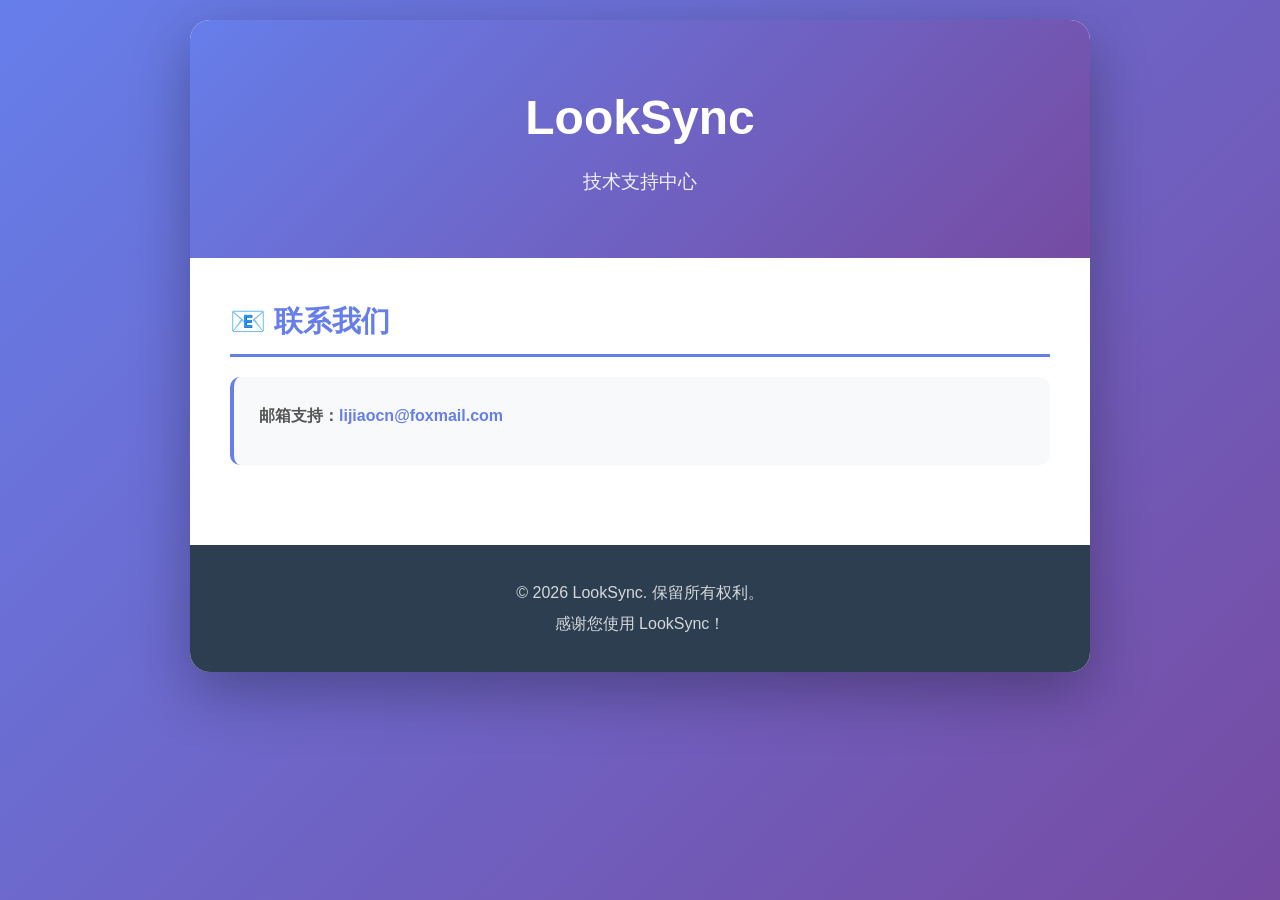
==== support.html @ 9f706b00 "M" ====
<!DOCTYPE html>
<html lang="zh-CN">
<head>
    <meta charset="UTF-8">
    <meta name="viewport" content="width=device-width, initial-scale=1.0">
    <title>LookSync - 技术支持</title>
    <style>
        * {
            margin: 0;
            padding: 0;
            box-sizing: border-box;
        }

        body {
            font-family: -apple-system, BlinkMacSystemFont, 'Segoe UI', 'PingFang SC', 'Hiragino Sans GB', 'Microsoft YaHei', sans-serif;
            line-height: 1.6;
            color: #333;
            background: linear-gradient(135deg, #667eea 0%, #764ba2 100%);
            min-height: 100vh;
            padding: 20px;
        }

        .container {
            max-width: 900px;
            margin: 0 auto;
            background: white;
            border-radius: 20px;
            box-shadow: 0 20px 60px rgba(0, 0, 0, 0.3);
            overflow: hidden;
        }

        .header {
            background: linear-gradient(135deg, #667eea 0%, #764ba2 100%);
            color: white;
            padding: 60px 40px;
            text-align: center;
        }

        .header h1 {
            font-size: 3em;
            margin-bottom: 10px;
            font-weight: 700;
        }

        .header p {
            font-size: 1.2em;
            opacity: 0.9;
        }

        .content {
            padding: 40px;
        }

        .section {
            margin-bottom: 40px;
        }

        .section h2 {
            color: #667eea;
            font-size: 1.8em;
            margin-bottom: 20px;
            padding-bottom: 10px;
            border-bottom: 3px solid #667eea;
        }

        .section h3 {
            color: #764ba2;
            font-size: 1.3em;
            margin-top: 25px;
            margin-bottom: 15px;
        }

        .section p {
            margin-bottom: 15px;
            color: #555;
            line-height: 1.8;
        }

        .section ul {
            margin-left: 20px;
            margin-bottom: 15px;
        }

        .section li {
            margin-bottom: 10px;
            color: #555;
            line-height: 1.8;
        }

        .contact-info {
            background: #f8f9fa;
            padding: 25px;
            border-radius: 10px;
            border-left: 4px solid #667eea;
        }

        .contact-info p {
            margin-bottom: 10px;
        }

        .contact-info a {
            color: #667eea;
            text-decoration: none;
            font-weight: 600;
        }

        .contact-info a:hover {
            text-decoration: underline;
        }

        .faq-item {
            background: #f8f9fa;
            padding: 20px;
            border-radius: 10px;
            margin-bottom: 15px;
            border-left: 4px solid #764ba2;
        }

        .faq-item h4 {
            color: #764ba2;
            margin-bottom: 10px;
            font-size: 1.1em;
        }

        .faq-item p {
            color: #666;
            margin: 0;
        }

        .app-info {
            display: flex;
            align-items: center;
            gap: 20px;
            background: #f8f9fa;
            padding: 25px;
            border-radius: 10px;
            margin-bottom: 30px;
        }

        .app-icon {
            width: 80px;
            height: 80px;
            background: linear-gradient(135deg, #667eea 0%, #764ba2 100%);
            border-radius: 18px;
            display: flex;
            align-items: center;
            justify-content: center;
            color: white;
            font-size: 2em;
            font-weight: bold;
            flex-shrink: 0;
        }

        .app-details {
            flex: 1;
        }

        .app-details h3 {
            margin-top: 0;
            color: #333;
        }

        .footer {
            background: #2c3e50;
            color: white;
            text-align: center;
            padding: 30px;
        }

        .footer p {
            margin: 5px 0;
            opacity: 0.8;
        }

        @media (max-width: 768px) {
            .header h1 {
                font-size: 2em;
            }

            .header p {
                font-size: 1em;
            }

            .content {
                padding: 25px;
            }

            .app-info {
                flex-direction: column;
                text-align: center;
            }
        }

        .badge {
            display: inline-block;
            background: #667eea;
            color: white;
            padding: 5px 12px;
            border-radius: 20px;
            font-size: 0.85em;
            margin-left: 10px;
        }
    </style>
</head>
<body>
    <div class="container">
        <div class="header">
            <h1>LookSync</h1>
            <p>技术支持中心</p>
        </div>

        <div class="content">
            <div class="section">
                <h2>📧 联系我们</h2>
                <div class="contact-info">
                    <p><strong>邮箱支持：</strong><a href="mailto:lijiaocn@foxmail.com">lijiaocn@foxmail.com</a></p>
                </div>
            </div>
        </div>

        <div class="footer">
            <p>&copy; 2026 LookSync. 保留所有权利。</p>
            <p>感谢您使用 LookSync！</p>
        </div>
    </div>
</body>
</html>
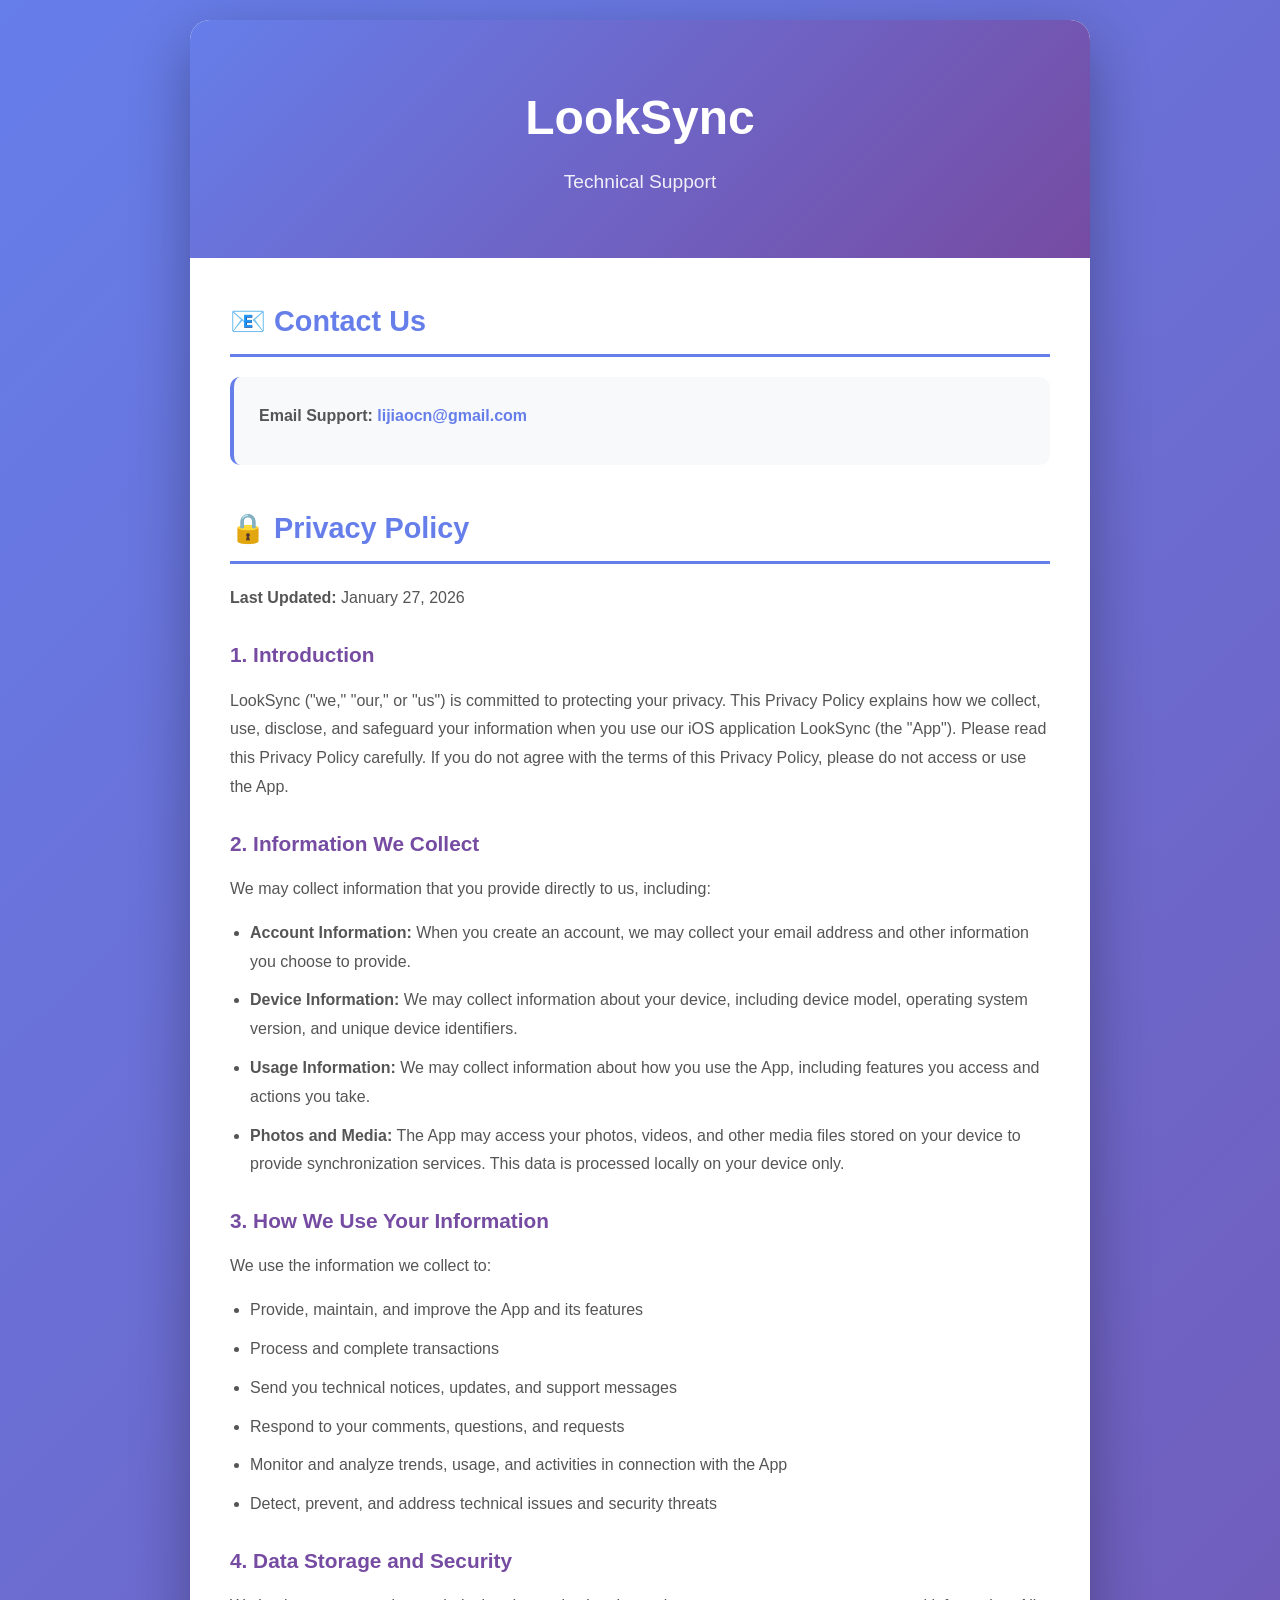
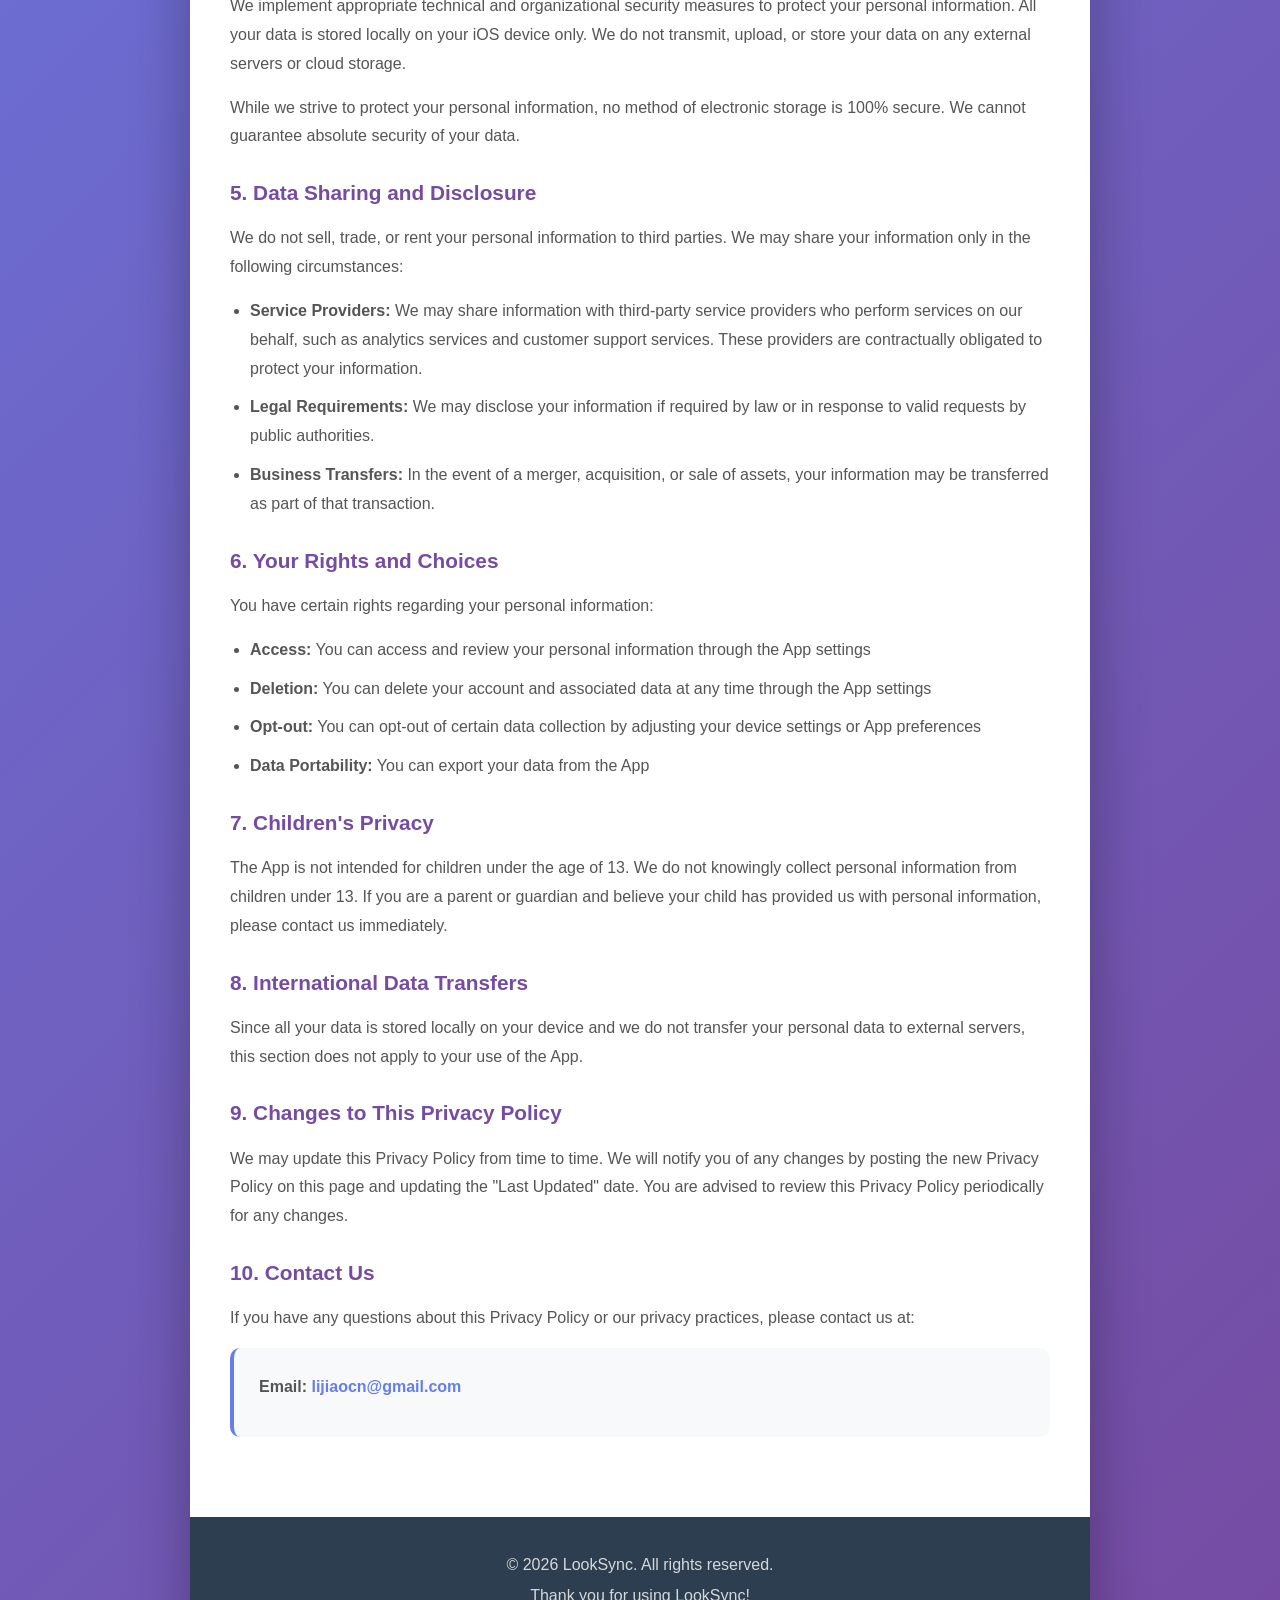
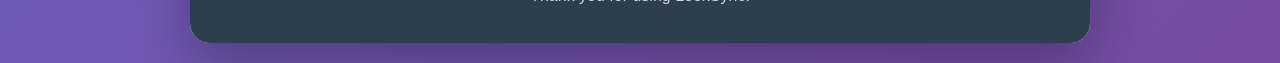
==== commit 2fee80fb: "m" ====
--- a/support.html
+++ b/support.html
@@ -1,9 +1,9 @@
 <!DOCTYPE html>
-<html lang="zh-CN">
+<html lang="en">
 <head>
     <meta charset="UTF-8">
     <meta name="viewport" content="width=device-width, initial-scale=1.0">
-    <title>LookSync - 技术支持</title>
+    <title>LookSync - Technical Support</title>
     <style>
         * {
             margin: 0;
@@ -12,7 +12,7 @@
         }
 
         body {
-            font-family: -apple-system, BlinkMacSystemFont, 'Segoe UI', 'PingFang SC', 'Hiragino Sans GB', 'Microsoft YaHei', sans-serif;
+            font-family: -apple-system, BlinkMacSystemFont, 'Segoe UI', 'Roboto', 'Helvetica Neue', Arial, sans-serif;
             line-height: 1.6;
             color: #333;
             background: linear-gradient(135deg, #667eea 0%, #764ba2 100%);
@@ -206,21 +206,86 @@
     <div class="container">
         <div class="header">
             <h1>LookSync</h1>
-            <p>技术支持中心</p>
+            <p>Technical Support</p>
         </div>
 
         <div class="content">
             <div class="section">
-                <h2>📧 联系我们</h2>
+                <h2>📧 Contact Us</h2>
                 <div class="contact-info">
-                    <p><strong>邮箱支持：</strong><a href="mailto:lijiaocn@foxmail.com">lijiaocn@foxmail.com</a></p>
+                    <p><strong>Email Support:</strong> <a href="mailto:lijiaocn@gmail.com">lijiaocn@gmail.com</a></p>
+                </div>
+            </div>
+
+            <div class="section">
+                <h2>🔒 Privacy Policy</h2>
+                
+                <p><strong>Last Updated:</strong> January 27, 2026</p>
+                
+                <h3>1. Introduction</h3>
+                <p>LookSync ("we," "our," or "us") is committed to protecting your privacy. This Privacy Policy explains how we collect, use, disclose, and safeguard your information when you use our iOS application LookSync (the "App"). Please read this Privacy Policy carefully. If you do not agree with the terms of this Privacy Policy, please do not access or use the App.</p>
+                
+                <h3>2. Information We Collect</h3>
+                <p>We may collect information that you provide directly to us, including:</p>
+                <ul>
+                    <li><strong>Account Information:</strong> When you create an account, we may collect your email address and other information you choose to provide.</li>
+                    <li><strong>Device Information:</strong> We may collect information about your device, including device model, operating system version, and unique device identifiers.</li>
+                    <li><strong>Usage Information:</strong> We may collect information about how you use the App, including features you access and actions you take.</li>
+                    <li><strong>Photos and Media:</strong> The App may access your photos, videos, and other media files stored on your device to provide synchronization services. This data is processed locally on your device only.</li>
+                </ul>
+                
+                <h3>3. How We Use Your Information</h3>
+                <p>We use the information we collect to:</p>
+                <ul>
+                    <li>Provide, maintain, and improve the App and its features</li>
+                    <li>Process and complete transactions</li>
+                    <li>Send you technical notices, updates, and support messages</li>
+                    <li>Respond to your comments, questions, and requests</li>
+                    <li>Monitor and analyze trends, usage, and activities in connection with the App</li>
+                    <li>Detect, prevent, and address technical issues and security threats</li>
+                </ul>
+                
+                <h3>4. Data Storage and Security</h3>
+                <p>We implement appropriate technical and organizational security measures to protect your personal information. All your data is stored locally on your iOS device only. We do not transmit, upload, or store your data on any external servers or cloud storage.</p>
+                <p>While we strive to protect your personal information, no method of electronic storage is 100% secure. We cannot guarantee absolute security of your data.</p>
+                
+                <h3>5. Data Sharing and Disclosure</h3>
+                <p>We do not sell, trade, or rent your personal information to third parties. We may share your information only in the following circumstances:</p>
+                <ul>
+                    <li><strong>Service Providers:</strong> We may share information with third-party service providers who perform services on our behalf, such as analytics services and customer support services. These providers are contractually obligated to protect your information.</li>
+                    <li><strong>Legal Requirements:</strong> We may disclose your information if required by law or in response to valid requests by public authorities.</li>
+                    <li><strong>Business Transfers:</strong> In the event of a merger, acquisition, or sale of assets, your information may be transferred as part of that transaction.</li>
+                </ul>
+                
+                <h3>6. Your Rights and Choices</h3>
+                <p>You have certain rights regarding your personal information:</p>
+                <ul>
+                    <li><strong>Access:</strong> You can access and review your personal information through the App settings</li>
+                    <li><strong>Deletion:</strong> You can delete your account and associated data at any time through the App settings</li>
+                    <li><strong>Opt-out:</strong> You can opt-out of certain data collection by adjusting your device settings or App preferences</li>
+                    <li><strong>Data Portability:</strong> You can export your data from the App</li>
+                </ul>
+                
+                <h3>7. Children's Privacy</h3>
+                <p>The App is not intended for children under the age of 13. We do not knowingly collect personal information from children under 13. If you are a parent or guardian and believe your child has provided us with personal information, please contact us immediately.</p>
+                
+                <h3>8. International Data Transfers</h3>
+                <p>Since all your data is stored locally on your device and we do not transfer your personal data to external servers, this section does not apply to your use of the App.</p>
+                
+                <h3>9. Changes to This Privacy Policy</h3>
+                <p>We may update this Privacy Policy from time to time. We will notify you of any changes by posting the new Privacy Policy on this page and updating the "Last Updated" date. You are advised to review this Privacy Policy periodically for any changes.</p>
+                
+                <h3>10. Contact Us</h3>
+                <p>If you have any questions about this Privacy Policy or our privacy practices, please contact us at:</p>
+                <div class="contact-info">
+                    <p><strong>Email:</strong> <a href="mailto:lijiaocn@gmail.com">lijiaocn@gmail.com</a></p>
                 </div>
             </div>
         </div>
 
         <div class="footer">
-            <p>&copy; 2026 LookSync. 保留所有权利。</p>
-            <p>感谢您使用 LookSync！</p>
+            <p>&copy; 2026 LookSync. All rights reserved.</p>
+            <p>Thank you for using LookSync!</p>
         </div>
     </div>
 </body>
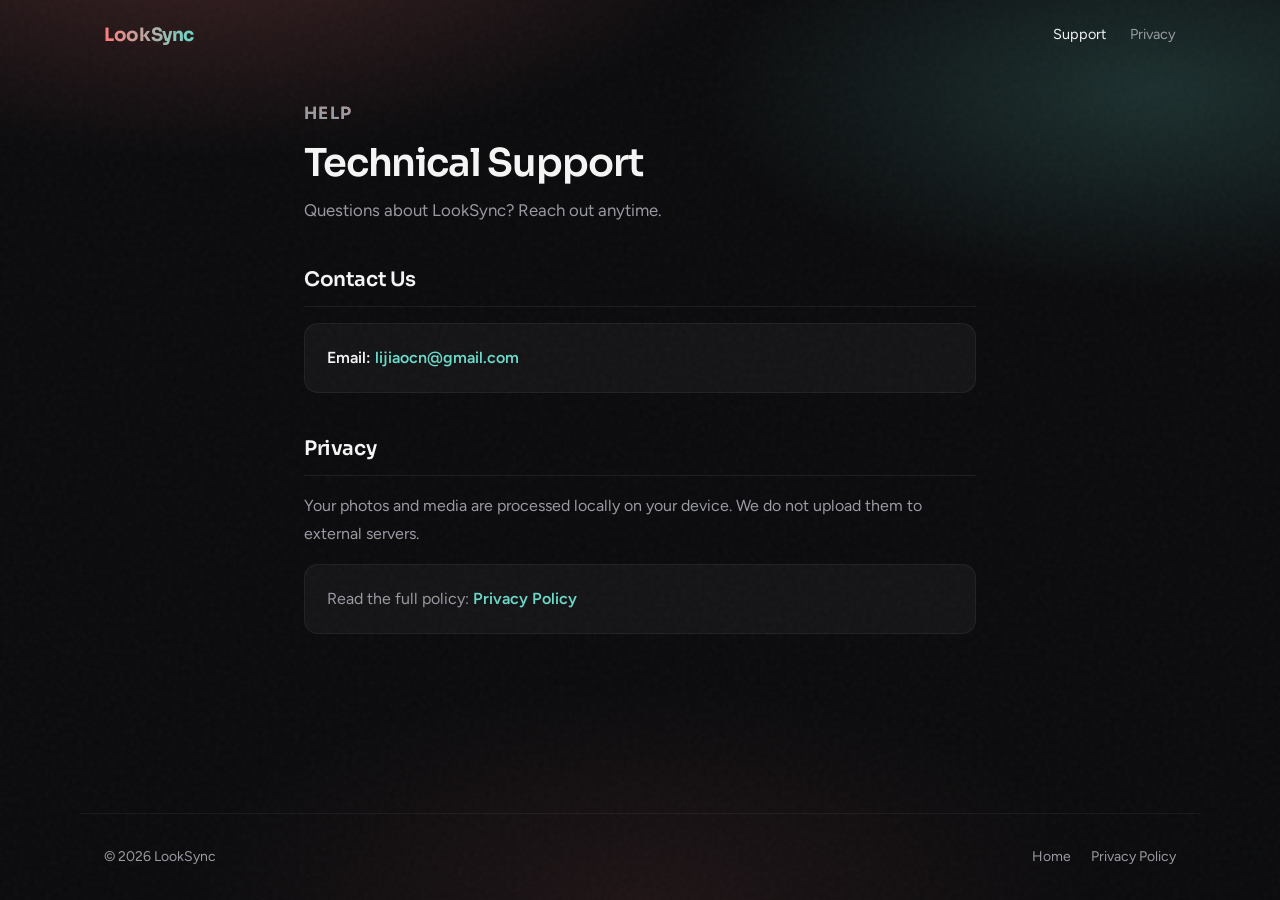
==== commit b088e20c: "Add LookSync app landing page with unified site style. Ship the download homepage, a dedicated priva" ====
--- a/support.html
+++ b/support.html
@@ -3,290 +3,56 @@
 <head>
     <meta charset="UTF-8">
     <meta name="viewport" content="width=device-width, initial-scale=1.0">
-    <title>LookSync - Technical Support</title>
-    <style>
-        * {
-            margin: 0;
-            padding: 0;
-            box-sizing: border-box;
-        }
-
-        body {
-            font-family: -apple-system, BlinkMacSystemFont, 'Segoe UI', 'Roboto', 'Helvetica Neue', Arial, sans-serif;
-            line-height: 1.6;
-            color: #333;
-            background: linear-gradient(135deg, #667eea 0%, #764ba2 100%);
-            min-height: 100vh;
-            padding: 20px;
-        }
-
-        .container {
-            max-width: 900px;
-            margin: 0 auto;
-            background: white;
-            border-radius: 20px;
-            box-shadow: 0 20px 60px rgba(0, 0, 0, 0.3);
-            overflow: hidden;
-        }
-
-        .header {
-            background: linear-gradient(135deg, #667eea 0%, #764ba2 100%);
-            color: white;
-            padding: 60px 40px;
-            text-align: center;
-        }
-
-        .header h1 {
-            font-size: 3em;
-            margin-bottom: 10px;
-            font-weight: 700;
-        }
-
-        .header p {
-            font-size: 1.2em;
-            opacity: 0.9;
-        }
-
-        .content {
-            padding: 40px;
-        }
-
-        .section {
-            margin-bottom: 40px;
-        }
-
-        .section h2 {
-            color: #667eea;
-            font-size: 1.8em;
-            margin-bottom: 20px;
-            padding-bottom: 10px;
-            border-bottom: 3px solid #667eea;
-        }
-
-        .section h3 {
-            color: #764ba2;
-            font-size: 1.3em;
-            margin-top: 25px;
-            margin-bottom: 15px;
-        }
-
-        .section p {
-            margin-bottom: 15px;
-            color: #555;
-            line-height: 1.8;
-        }
-
-        .section ul {
-            margin-left: 20px;
-            margin-bottom: 15px;
-        }
-
-        .section li {
-            margin-bottom: 10px;
-            color: #555;
-            line-height: 1.8;
-        }
-
-        .contact-info {
-            background: #f8f9fa;
-            padding: 25px;
-            border-radius: 10px;
-            border-left: 4px solid #667eea;
-        }
-
-        .contact-info p {
-            margin-bottom: 10px;
-        }
-
-        .contact-info a {
-            color: #667eea;
-            text-decoration: none;
-            font-weight: 600;
-        }
-
-        .contact-info a:hover {
-            text-decoration: underline;
-        }
-
-        .faq-item {
-            background: #f8f9fa;
-            padding: 20px;
-            border-radius: 10px;
-            margin-bottom: 15px;
-            border-left: 4px solid #764ba2;
-        }
-
-        .faq-item h4 {
-            color: #764ba2;
-            margin-bottom: 10px;
-            font-size: 1.1em;
-        }
-
-        .faq-item p {
-            color: #666;
-            margin: 0;
-        }
-
-        .app-info {
-            display: flex;
-            align-items: center;
-            gap: 20px;
-            background: #f8f9fa;
-            padding: 25px;
-            border-radius: 10px;
-            margin-bottom: 30px;
-        }
-
-        .app-icon {
-            width: 80px;
-            height: 80px;
-            background: linear-gradient(135deg, #667eea 0%, #764ba2 100%);
-            border-radius: 18px;
-            display: flex;
-            align-items: center;
-            justify-content: center;
-            color: white;
-            font-size: 2em;
-            font-weight: bold;
-            flex-shrink: 0;
-        }
-
-        .app-details {
-            flex: 1;
-        }
-
-        .app-details h3 {
-            margin-top: 0;
-            color: #333;
-        }
-
-        .footer {
-            background: #2c3e50;
-            color: white;
-            text-align: center;
-            padding: 30px;
-        }
-
-        .footer p {
-            margin: 5px 0;
-            opacity: 0.8;
-        }
-
-        @media (max-width: 768px) {
-            .header h1 {
-                font-size: 2em;
-            }
-
-            .header p {
-                font-size: 1em;
-            }
-
-            .content {
-                padding: 25px;
-            }
-
-            .app-info {
-                flex-direction: column;
-                text-align: center;
-            }
-        }
-
-        .badge {
-            display: inline-block;
-            background: #667eea;
-            color: white;
-            padding: 5px 12px;
-            border-radius: 20px;
-            font-size: 0.85em;
-            margin-left: 10px;
-        }
-    </style>
+    <title>LookSync — Support</title>
+    <meta name="description" content="Get help with LookSync. Contact support and find privacy information.">
+    <link rel="preconnect" href="https://fonts.googleapis.com">
+    <link rel="preconnect" href="https://fonts.gstatic.com" crossorigin>
+    <link href="https://fonts.googleapis.com/css2?family=Figtree:wght@400;500;600&family=Sora:wght@500;600;700&display=swap" rel="stylesheet">
+    <link rel="stylesheet" href="assets/site.css">
 </head>
 <body>
-    <div class="container">
-        <div class="header">
-            <h1>LookSync</h1>
-            <p>Technical Support</p>
-        </div>
+    <div class="atmosphere" aria-hidden="true"></div>
+    <div class="noise" aria-hidden="true"></div>
 
-        <div class="content">
-            <div class="section">
-                <h2>📧 Contact Us</h2>
-                <div class="contact-info">
-                    <p><strong>Email Support:</strong> <a href="mailto:lijiaocn@gmail.com">lijiaocn@gmail.com</a></p>
-                </div>
+    <div class="page">
+        <nav class="nav">
+            <a href="index.html" class="nav-brand">LookSync</a>
+            <div class="nav-links">
+                <a href="support.html" aria-current="page">Support</a>
+                <a href="privacy.html">Privacy</a>
             </div>
+        </nav>
 
-            <div class="section">
-                <h2>🔒 Privacy Policy</h2>
-                
-                <p><strong>Last Updated:</strong> January 27, 2026</p>
-                
-                <h3>1. Introduction</h3>
-                <p>LookSync ("we," "our," or "us") is committed to protecting your privacy. This Privacy Policy explains how we collect, use, disclose, and safeguard your information when you use our iOS application LookSync (the "App"). Please read this Privacy Policy carefully. If you do not agree with the terms of this Privacy Policy, please do not access or use the App.</p>
-                
-                <h3>2. Information We Collect</h3>
-                <p>We may collect information that you provide directly to us, including:</p>
-                <ul>
-                    <li><strong>Account Information:</strong> When you create an account, we may collect your email address and other information you choose to provide.</li>
-                    <li><strong>Device Information:</strong> We may collect information about your device, including device model, operating system version, and unique device identifiers.</li>
-                    <li><strong>Usage Information:</strong> We may collect information about how you use the App, including features you access and actions you take.</li>
-                    <li><strong>Photos and Media:</strong> The App may access your photos, videos, and other media files stored on your device to provide synchronization services. This data is processed locally on your device only.</li>
-                </ul>
-                
-                <h3>3. How We Use Your Information</h3>
-                <p>We use the information we collect to:</p>
-                <ul>
-                    <li>Provide, maintain, and improve the App and its features</li>
-                    <li>Process and complete transactions</li>
-                    <li>Send you technical notices, updates, and support messages</li>
-                    <li>Respond to your comments, questions, and requests</li>
-                    <li>Monitor and analyze trends, usage, and activities in connection with the App</li>
-                    <li>Detect, prevent, and address technical issues and security threats</li>
-                </ul>
-                
-                <h3>4. Data Storage and Security</h3>
-                <p>We implement appropriate technical and organizational security measures to protect your personal information. All your data is stored locally on your iOS device only. We do not transmit, upload, or store your data on any external servers or cloud storage.</p>
-                <p>While we strive to protect your personal information, no method of electronic storage is 100% secure. We cannot guarantee absolute security of your data.</p>
-                
-                <h3>5. Data Sharing and Disclosure</h3>
-                <p>We do not sell, trade, or rent your personal information to third parties. We may share your information only in the following circumstances:</p>
-                <ul>
-                    <li><strong>Service Providers:</strong> We may share information with third-party service providers who perform services on our behalf, such as analytics services and customer support services. These providers are contractually obligated to protect your information.</li>
-                    <li><strong>Legal Requirements:</strong> We may disclose your information if required by law or in response to valid requests by public authorities.</li>
-                    <li><strong>Business Transfers:</strong> In the event of a merger, acquisition, or sale of assets, your information may be transferred as part of that transaction.</li>
-                </ul>
-                
-                <h3>6. Your Rights and Choices</h3>
-                <p>You have certain rights regarding your personal information:</p>
-                <ul>
-                    <li><strong>Access:</strong> You can access and review your personal information through the App settings</li>
-                    <li><strong>Deletion:</strong> You can delete your account and associated data at any time through the App settings</li>
-                    <li><strong>Opt-out:</strong> You can opt-out of certain data collection by adjusting your device settings or App preferences</li>
-                    <li><strong>Data Portability:</strong> You can export your data from the App</li>
-                </ul>
-                
-                <h3>7. Children's Privacy</h3>
-                <p>The App is not intended for children under the age of 13. We do not knowingly collect personal information from children under 13. If you are a parent or guardian and believe your child has provided us with personal information, please contact us immediately.</p>
-                
-                <h3>8. International Data Transfers</h3>
-                <p>Since all your data is stored locally on your device and we do not transfer your personal data to external servers, this section does not apply to your use of the App.</p>
-                
-                <h3>9. Changes to This Privacy Policy</h3>
-                <p>We may update this Privacy Policy from time to time. We will notify you of any changes by posting the new Privacy Policy on this page and updating the "Last Updated" date. You are advised to review this Privacy Policy periodically for any changes.</p>
-                
-                <h3>10. Contact Us</h3>
-                <p>If you have any questions about this Privacy Policy or our privacy practices, please contact us at:</p>
-                <div class="contact-info">
+        <main class="doc-main">
+            <header class="doc-header">
+                <p class="doc-label">Help</p>
+                <h1>Technical Support</h1>
+                <p>Questions about LookSync? Reach out anytime.</p>
+            </header>
+
+            <section class="doc-section">
+                <h2>Contact Us</h2>
+                <div class="panel">
                     <p><strong>Email:</strong> <a href="mailto:lijiaocn@gmail.com">lijiaocn@gmail.com</a></p>
                 </div>
+            </section>
+
+            <section class="doc-section">
+                <h2>Privacy</h2>
+                <p>Your photos and media are processed locally on your device. We do not upload them to external servers.</p>
+                <div class="panel">
+                    <p>Read the full policy: <a href="privacy.html">Privacy Policy</a></p>
+                </div>
+            </section>
+        </main>
+
+        <footer class="footer">
+            <p>&copy; 2026 LookSync</p>
+            <div class="footer-links">
+                <a href="index.html">Home</a>
+                <a href="privacy.html">Privacy Policy</a>
             </div>
-        </div>
-
-        <div class="footer">
-            <p>&copy; 2026 LookSync. All rights reserved.</p>
-            <p>Thank you for using LookSync!</p>
-        </div>
+        </footer>
     </div>
 </body>
-</html>+</html>
--- a/assets/site.css
+++ b/assets/site.css
@@ -0,0 +1,263 @@
+/* Shared LookSync site styles */
+:root {
+    --bg: #0a0a0c;
+    --bg-elevated: #141418;
+    --bg-panel: rgba(255, 255, 255, 0.04);
+    --text: #f4f4f5;
+    --text-muted: #9a9aa3;
+    --coral: #ff7b7b;
+    --teal: #6ad9c9;
+    --gradient: linear-gradient(90deg, var(--coral) 0%, var(--teal) 100%);
+    --max: 1120px;
+    --prose-max: 720px;
+}
+
+* {
+    margin: 0;
+    padding: 0;
+    box-sizing: border-box;
+}
+
+html {
+    scroll-behavior: smooth;
+}
+
+body {
+    font-family: "Figtree", sans-serif;
+    color: var(--text);
+    background: var(--bg);
+    line-height: 1.6;
+    overflow-x: hidden;
+    min-height: 100vh;
+}
+
+a {
+    color: inherit;
+    text-decoration: none;
+}
+
+img {
+    display: block;
+    max-width: 100%;
+    height: auto;
+}
+
+/* Atmosphere */
+.atmosphere {
+    position: fixed;
+    inset: 0;
+    pointer-events: none;
+    z-index: 0;
+    background:
+        radial-gradient(ellipse 80% 50% at 15% -10%, rgba(255, 123, 123, 0.22), transparent 55%),
+        radial-gradient(ellipse 70% 45% at 90% 10%, rgba(106, 217, 201, 0.18), transparent 50%),
+        radial-gradient(ellipse 60% 40% at 50% 100%, rgba(255, 123, 123, 0.08), transparent 60%),
+        var(--bg);
+}
+
+.noise {
+    position: fixed;
+    inset: 0;
+    pointer-events: none;
+    z-index: 1;
+    opacity: 0.035;
+    background-image: url("data:image/svg+xml,%3Csvg viewBox='0 0 200 200' xmlns='http://www.w3.org/2000/svg'%3E%3Cfilter id='n'%3E%3CfeTurbulence type='fractalNoise' baseFrequency='0.85' numOctaves='4' stitchTiles='stitch'/%3E%3C/filter%3E%3Crect width='100%25' height='100%25' filter='url(%23n)'/%3E%3C/svg%3E");
+}
+
+.page {
+    position: relative;
+    z-index: 2;
+    min-height: 100vh;
+    display: flex;
+    flex-direction: column;
+}
+
+/* Nav */
+.nav {
+    display: flex;
+    align-items: center;
+    justify-content: space-between;
+    max-width: var(--max);
+    width: 100%;
+    margin: 0 auto;
+    padding: 1.25rem 1.5rem;
+}
+
+.nav-brand {
+    font-family: "Sora", sans-serif;
+    font-weight: 700;
+    font-size: 1.15rem;
+    letter-spacing: -0.02em;
+    background: var(--gradient);
+    -webkit-background-clip: text;
+    background-clip: text;
+    color: transparent;
+}
+
+.nav-links {
+    display: flex;
+    gap: 1.5rem;
+    font-size: 0.9rem;
+    color: var(--text-muted);
+}
+
+.nav-links a:hover {
+    color: var(--text);
+}
+
+.nav-links a[aria-current="page"] {
+    color: var(--text);
+}
+
+/* Doc pages (support / privacy) */
+.doc-main {
+    flex: 1;
+    width: 100%;
+    max-width: var(--prose-max);
+    margin: 0 auto;
+    padding: 2rem 1.5rem 4rem;
+}
+
+.doc-header {
+    margin-bottom: 2.5rem;
+}
+
+.doc-label {
+    font-family: "Sora", sans-serif;
+    font-size: 0.8rem;
+    font-weight: 600;
+    letter-spacing: 0.08em;
+    text-transform: uppercase;
+    background: var(--gradient);
+    -webkit-background-clip: text;
+    background-clip: text;
+    color: transparent;
+    margin-bottom: 0.75rem;
+}
+
+.doc-header h1 {
+    font-family: "Sora", sans-serif;
+    font-weight: 600;
+    font-size: clamp(1.75rem, 4vw, 2.4rem);
+    letter-spacing: -0.03em;
+    line-height: 1.2;
+    margin-bottom: 0.65rem;
+}
+
+.doc-header p {
+    color: var(--text-muted);
+    font-size: 1.05rem;
+}
+
+.doc-section {
+    margin-bottom: 2.5rem;
+}
+
+.doc-section h2 {
+    font-family: "Sora", sans-serif;
+    font-weight: 600;
+    font-size: 1.25rem;
+    letter-spacing: -0.02em;
+    margin-bottom: 1rem;
+    padding-bottom: 0.65rem;
+    border-bottom: 1px solid rgba(255, 255, 255, 0.08);
+}
+
+.doc-section h3 {
+    font-family: "Sora", sans-serif;
+    font-weight: 600;
+    font-size: 1.05rem;
+    letter-spacing: -0.01em;
+    margin-top: 1.75rem;
+    margin-bottom: 0.75rem;
+    color: var(--text);
+}
+
+.doc-section p {
+    color: var(--text-muted);
+    margin-bottom: 1rem;
+    line-height: 1.75;
+}
+
+.doc-section p strong,
+.doc-section li strong {
+    color: var(--text);
+    font-weight: 600;
+}
+
+.doc-section ul {
+    margin: 0 0 1rem 1.15rem;
+    color: var(--text-muted);
+}
+
+.doc-section li {
+    margin-bottom: 0.55rem;
+    line-height: 1.7;
+}
+
+.panel {
+    background: var(--bg-panel);
+    border: 1px solid rgba(255, 255, 255, 0.06);
+    border-radius: 14px;
+    padding: 1.25rem 1.4rem;
+    margin-top: 0.75rem;
+}
+
+.panel a {
+    color: var(--teal);
+    font-weight: 600;
+}
+
+.panel a:hover {
+    text-decoration: underline;
+}
+
+.panel p {
+    margin-bottom: 0.4rem;
+}
+
+.panel p:last-child {
+    margin-bottom: 0;
+}
+
+.meta {
+    color: var(--text-muted);
+    font-size: 0.95rem;
+    margin-bottom: 1.5rem;
+}
+
+.meta strong {
+    color: var(--text);
+}
+
+/* Footer */
+.footer {
+    border-top: 1px solid rgba(255, 255, 255, 0.06);
+    padding: 2rem 1.5rem;
+    max-width: var(--max);
+    width: 100%;
+    margin: 0 auto;
+    display: flex;
+    flex-wrap: wrap;
+    justify-content: space-between;
+    align-items: center;
+    gap: 1rem;
+    color: var(--text-muted);
+    font-size: 0.875rem;
+}
+
+.footer-links {
+    display: flex;
+    gap: 1.25rem;
+}
+
+.footer-links a:hover {
+    color: var(--text);
+}
+
+@media (max-width: 480px) {
+    .nav-links {
+        gap: 1rem;
+        font-size: 0.8rem;
+    }
+}
